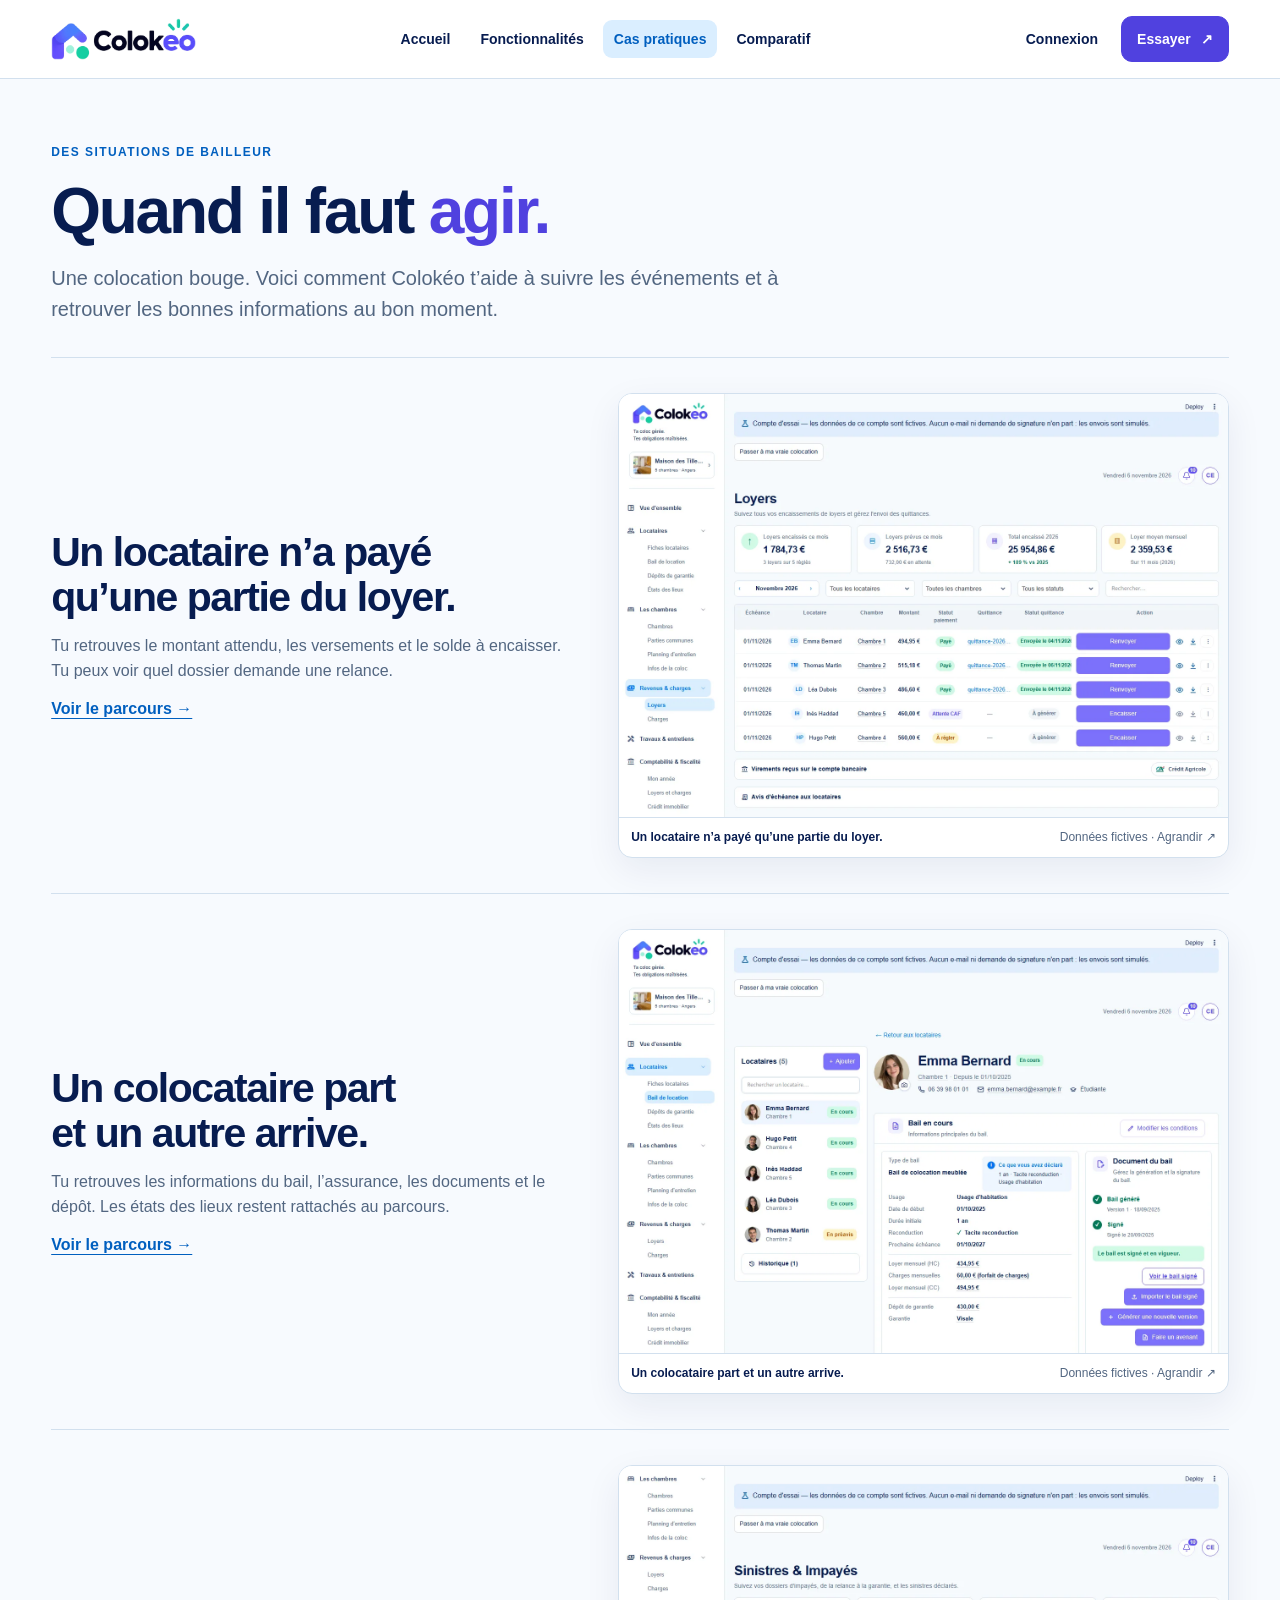
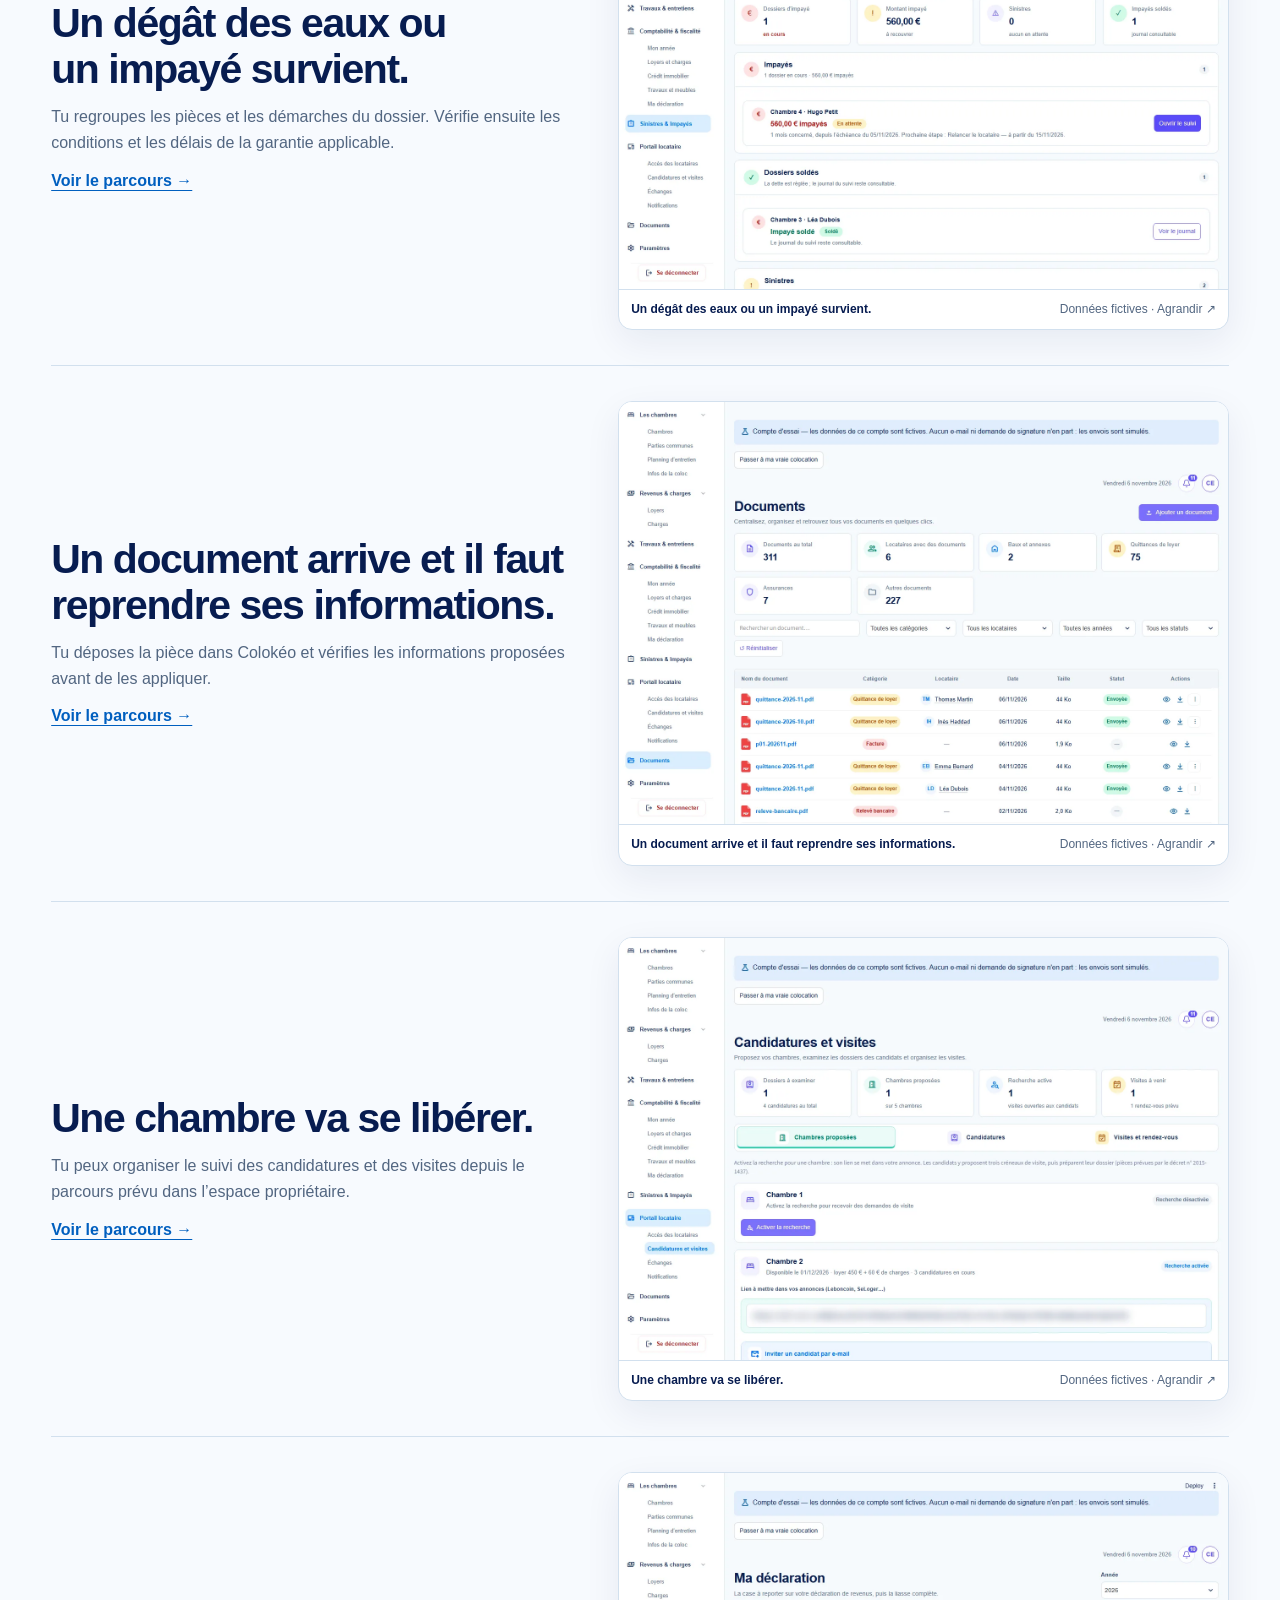
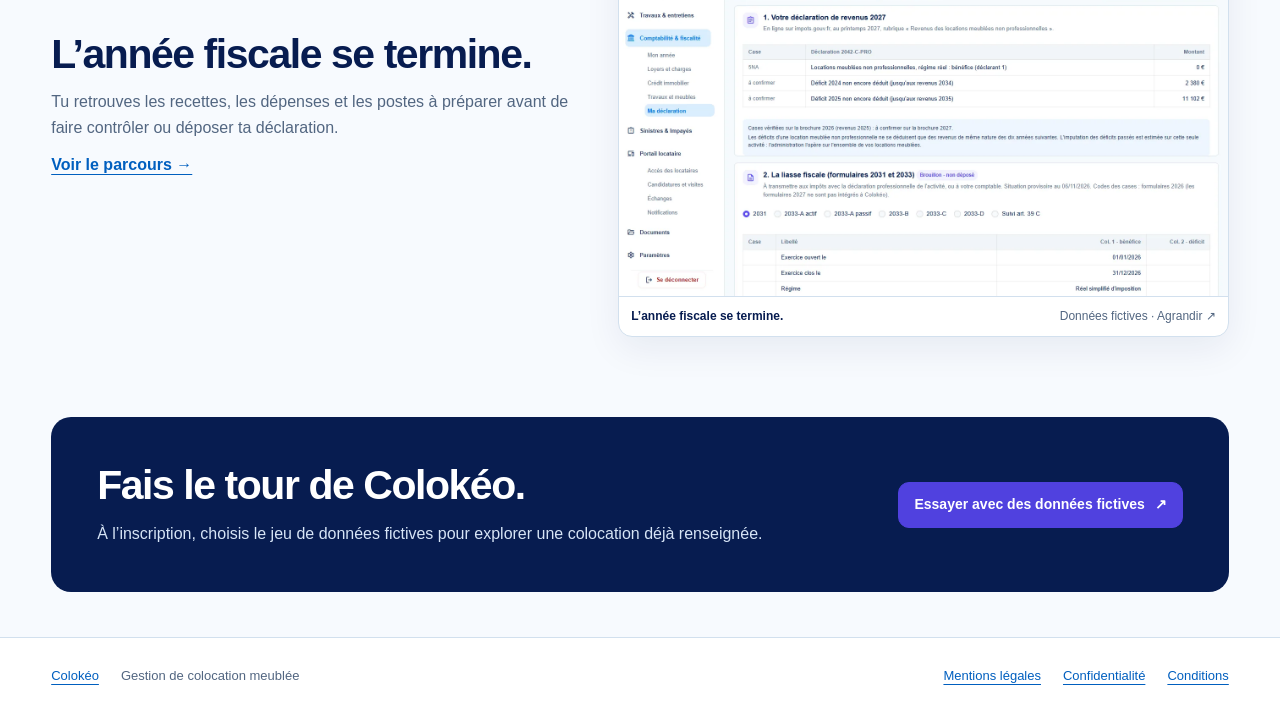
==== cas-pratiques.html @ a3e19af6 "Structure la vitrine Colokéo autour des parcours et du comparatif" ====
<!doctype html>
<html lang="fr"><head><meta charset="utf-8"><meta name="viewport" content="width=device-width, initial-scale=1"><title>Cas pratiques de gestion | Colokéo</title><meta name="description" content="Impayé, changement de locataire, document manquant ou préparation fiscale : découvrez les parcours Colokéo."><link rel="canonical" href="https://www.colokeo.fr/cas-pratiques.html"><link rel="icon" href="assets/favicon.svg"><link rel="stylesheet" href="vitrine.css"><meta property="og:title" content="Cas pratiques de gestion | Colokéo"><meta property="og:description" content="Impayé, changement de locataire, document manquant ou préparation fiscale : découvrez les parcours Colokéo."><meta property="og:image" content="https://www.colokeo.fr/assets/social-card.png"></head>
<body><a class="skip" href="#contenu">Aller au contenu</a><header><div class="container bar"><a class="logo" href="index.html" aria-label="Colokéo, accueil"><img src="assets/logo.png" alt="Colokéo" width="150" height="44"></a><nav aria-label="Navigation principale"><a href="index.html">Accueil</a><a href="fonctionnalites.html">Fonctionnalités</a><a href="cas-pratiques.html" aria-current="page">Cas pratiques</a><a href="comparatif.html">Comparatif</a></nav><div class="actions"><a class="login" href="https://app.colokeo.fr/connexion">Connexion</a><a class="button primary" href="https://app.colokeo.fr/inscription">Essayer<span aria-hidden="true">↗</span></a></div></div></header>
<main class="container" id="contenu"><div class="intro"><p class="eyebrow">DES SITUATIONS DE BAILLEUR</p><h1>Quand il faut <em>agir.</em></h1><p class="lede">Une colocation bouge. Voici comment Colokéo t’aide à suivre les événements et à retrouver les bonnes informations au bon moment.</p></div><section class="case-row"><div><h2>Un locataire n’a payé qu’une partie du loyer.</h2><p>Tu retrouves le montant attendu, les versements et le solde à encaisser. Tu peux voir quel dossier demande une relance.</p><a class="text-link" href="fonctionnalites.html#argent">Voir le parcours →</a></div><figure class="capture"><a href="assets/demo/loyers.webp" aria-label="Agrandir la capture : Un locataire n’a payé qu’une partie du loyer."><img src="assets/demo/loyers.webp" alt="Un locataire n’a payé qu’une partie du loyer. — écran Colokéo sur données fictives" width="1440" height="1000" loading=lazy decoding="async"></a><figcaption>Un locataire n’a payé qu’une partie du loyer. <span>Données fictives · Agrandir ↗</span></figcaption></figure></section><section class="case-row"><div><h2>Un colocataire part et un autre arrive.</h2><p>Tu retrouves les informations du bail, l’assurance, les documents et le dépôt. Les états des lieux restent rattachés au parcours.</p><a class="text-link" href="fonctionnalites.html#locataires">Voir le parcours →</a></div><figure class="capture"><a href="assets/demo/baux.webp" aria-label="Agrandir la capture : Un colocataire part et un autre arrive."><img src="assets/demo/baux.webp" alt="Un colocataire part et un autre arrive. — écran Colokéo sur données fictives" width="1440" height="1000" loading=lazy decoding="async"></a><figcaption>Un colocataire part et un autre arrive. <span>Données fictives · Agrandir ↗</span></figcaption></figure></section><section class="case-row"><div><h2>Un dégât des eaux ou un impayé survient.</h2><p>Tu regroupes les pièces et les démarches du dossier. Vérifie ensuite les conditions et les délais de la garantie applicable.</p><a class="text-link" href="fonctionnalites.html#argent">Voir le parcours →</a></div><figure class="capture"><a href="assets/demo/sinistres.webp" aria-label="Agrandir la capture : Un dégât des eaux ou un impayé survient."><img src="assets/demo/sinistres.webp" alt="Un dégât des eaux ou un impayé survient. — écran Colokéo sur données fictives" width="1440" height="1000" loading=lazy decoding="async"></a><figcaption>Un dégât des eaux ou un impayé survient. <span>Données fictives · Agrandir ↗</span></figcaption></figure></section><section class="case-row"><div><h2>Un document arrive et il faut reprendre ses informations.</h2><p>Tu déposes la pièce dans Colokéo et vérifies les informations proposées avant de les appliquer.</p><a class="text-link" href="fonctionnalites.html#documents">Voir le parcours →</a></div><figure class="capture"><a href="assets/demo/documents.webp" aria-label="Agrandir la capture : Un document arrive et il faut reprendre ses informations."><img src="assets/demo/documents.webp" alt="Un document arrive et il faut reprendre ses informations. — écran Colokéo sur données fictives" width="1440" height="1000" loading=lazy decoding="async"></a><figcaption>Un document arrive et il faut reprendre ses informations. <span>Données fictives · Agrandir ↗</span></figcaption></figure></section><section class="case-row"><div><h2>Une chambre va se libérer.</h2><p>Tu peux organiser le suivi des candidatures et des visites depuis le parcours prévu dans l’espace propriétaire.</p><a class="text-link" href="fonctionnalites.html#portail">Voir le parcours →</a></div><figure class="capture"><a href="assets/demo/candidatures.webp" aria-label="Agrandir la capture : Une chambre va se libérer."><img src="assets/demo/candidatures.webp" alt="Une chambre va se libérer. — écran Colokéo sur données fictives" width="1440" height="1000" loading=lazy decoding="async"></a><figcaption>Une chambre va se libérer. <span>Données fictives · Agrandir ↗</span></figcaption></figure></section><section class="case-row"><div><h2>L’année fiscale se termine.</h2><p>Tu retrouves les recettes, les dépenses et les postes à préparer avant de faire contrôler ou déposer ta déclaration.</p><a class="text-link" href="fonctionnalites.html#fiscalite">Voir le parcours →</a></div><figure class="capture"><a href="assets/demo/declaration.webp" aria-label="Agrandir la capture : L’année fiscale se termine."><img src="assets/demo/declaration.webp" alt="L’année fiscale se termine. — écran Colokéo sur données fictives" width="1440" height="1000" loading=lazy decoding="async"></a><figcaption>L’année fiscale se termine. <span>Données fictives · Agrandir ↗</span></figcaption></figure></section><section class="closing"><div><h2>Fais le tour de Colokéo.</h2><p>À l’inscription, choisis le jeu de données fictives pour explorer une colocation déjà renseignée.</p></div><a class="button primary" href="https://app.colokeo.fr/inscription">Essayer avec des données fictives<span aria-hidden="true">↗</span></a></section></main><footer><div class="container foot"><a href="index.html">Colokéo</a><p>Gestion de colocation meublée</p><a href="https://app.colokeo.fr/juridique/mentions-legales">Mentions légales</a><a href="https://app.colokeo.fr/juridique/confidentialite">Confidentialité</a><a href="https://app.colokeo.fr/juridique/conditions">Conditions</a></div></footer></body></html>
---- vitrine.css ----
:root{color-scheme:light;--bg:#f7fafe;--white:#fff;--ink:#071c50;--muted:#526681;--line:#d2e0ee;--violet:#5041df;--blue:#005fbf;--blue-soft:#daeeff;--mint:#d1fae5;--radius:20px}*{box-sizing:border-box}html{scroll-padding-top:100px}body{margin:0;color:var(--ink);background:var(--bg);font:16px/1.6 Arial,"Helvetica Neue",Helvetica,sans-serif}a{color:var(--blue);text-underline-offset:4px}a:focus-visible{outline:3px solid var(--violet);outline-offset:4px}img{display:block;max-width:100%;height:auto}h1,h2,h3,p,figure{margin:0}h1,h2,h3{line-height:1.11;letter-spacing:-.035em}h1{font-size:clamp(42px,5vw,76px);text-wrap:balance}h2{font-size:clamp(28px,3.2vw,46px);text-wrap:balance}h3{font-size:clamp(18px,2vw,24px)}em{font-style:normal;color:var(--violet)}p{color:var(--muted)}.container{max-width:1280px;margin-inline:auto;padding-inline:clamp(20px,4vw,56px)}.skip{position:absolute;left:20px;top:-80px;z-index:10;background:white;padding:10px}.skip:focus{top:8px}header{background:var(--white);border-bottom:1px solid var(--line);position:sticky;top:0;z-index:2}.bar{min-height:78px;display:flex;align-items:center;justify-content:space-between;gap:24px}.logo{flex:none}.logo img{width:145px;object-fit:contain}.bar nav,.actions,.buttons,.jump{display:flex;gap:8px;align-items:center;flex-wrap:wrap}.bar nav a,.login{color:var(--ink);text-decoration:none;font-size:14px;font-weight:700;padding:8px 11px;border-radius:9px}.bar nav a:hover,.bar nav a[aria-current]{background:var(--blue-soft);color:var(--blue)}.actions{gap:12px}.button{display:inline-flex;align-items:center;justify-content:center;gap:10px;min-height:46px;border:1px solid var(--violet);border-radius:11px;padding:10px 15px;font-size:14px;line-height:1.35;text-decoration:none;font-weight:700}.primary{background:var(--violet);color:#fff}.primary:hover{background:#3d30bb}.secondary{background:white;color:var(--violet)}.secondary:hover{background:#f1eeff}.intro{padding-block:64px 32px;max-width:860px}.eyebrow{font-size:12px;letter-spacing:.12em;font-weight:800;color:var(--blue);margin-bottom:14px}.lede{font-size:clamp(16px,1.75vw,20px);max-width:66ch;margin-top:16px;line-height:1.55}.hero{display:grid;grid-template-columns:minmax(0, .84fr) minmax(0,1.16fr);align-items:center;gap:36px;padding-block:60px 44px}.hero .intro{padding:0 0 24px}.hero h1{font-size:clamp(40px,4.7vw,70px)}.hero .note{margin-top:16px}.note{font-size:13px;line-height:1.55;margin-top:16px}.section{padding-block:45px;border-top:1px solid var(--line);scroll-margin-top:5px}.tiles,.screens{display:grid;gap:18px;margin-top:25px}.tiles{grid-template-columns:repeat(3,minmax(0,1fr))}.tiles article,.tiles>a,.screen-card{background:var(--white);border:1px solid var(--line);border-radius:var(--radius);padding:22px}.tiles article>span{display:inline-grid;place-items:center;min-width:34px;height:34px;background:var(--mint);color:#045840;border-radius:10px;font-size:13px;font-weight:700;margin-bottom:16px}.tiles h3,.screen-card h3{margin-bottom:9px}.directory a{text-decoration:none;color:var(--ink)}.directory a:hover{border-color:var(--violet)}.directory a span{display:inline-block;margin-top:14px;color:var(--blue);font-weight:bold;font-size:14px}.capture{overflow:hidden;background:white;border:1px solid var(--line);border-radius:14px;box-shadow:0 12px 36px #071c5012;min-width:0}.capture a{display:block}.capture a:focus-visible{outline-offset:-4px}.capture img{width:100%;aspect-ratio:1440/1000;object-fit:contain;background:var(--bg)}.capture figcaption{display:flex;flex-wrap:wrap;justify-content:space-between;gap:4px 10px;padding:10px 12px;font-size:12px;font-weight:700;border-top:1px solid var(--line)}.capture figcaption span{color:var(--muted);font-weight:400}.screens{grid-template-columns:repeat(2,minmax(0,1fr))}.screen-card{display:flex;flex-direction:column;gap:8px}.screen-card .capture{margin-top:auto}.screen-card p{margin-bottom:8px}.jump{margin-bottom:36px}.jump a{padding:8px 12px;border:1px solid var(--line);background:white;border-radius:9px;font-size:13px;text-decoration:none;font-weight:700}.jump a:hover{background:var(--blue-soft)}.case-row{display:grid;grid-template-columns:1fr 1.15fr;gap:36px;align-items:center;padding:35px 0;border-top:1px solid var(--line)}.case-row p{margin:12px 0}.text-link{font-weight:700}.table-wrap{overflow:auto;border:1px solid var(--line);border-radius:var(--radius);background:white}table{width:100%;min-width:720px;border-collapse:collapse;text-align:left}caption{text-align:left;color:var(--muted);padding:15px 18px;font-size:13px}td,th{vertical-align:top;padding:17px 18px;border-top:1px solid var(--line)}thead th{background:#eef5fc}tbody tr:first-child{background:#eff0ff}tbody td{color:var(--muted);font-size:15px}.table-wrap+ .note{margin-bottom:38px}.section>.capture{max-width:850px;margin-top:20px}.closing{display:flex;align-items:center;justify-content:space-between;gap:22px;padding:clamp(24px,4vw,46px);margin:45px 0;background:var(--ink);border-radius:var(--radius);color:white}.closing p{color:#d7e5f6;margin-top:12px}.closing .button{flex:none}.foot{display:flex;flex-wrap:wrap;gap:10px 22px;align-items:center;padding-block:28px;font-size:13px}.foot p{margin-right:auto}footer{border-top:1px solid var(--line);background:white}
@media(max-width:1000px){.bar{gap:10px}.bar nav a,.login{padding-inline:7px}.hero{gap:22px}.actions{gap:4px}}@media(max-width:800px){html{scroll-padding-top:16px}header{position:relative}.bar{display:grid;grid-template-columns:1fr auto;padding-block:12px}.bar nav{grid-row:2;grid-column:1/-1;gap:4px}.bar nav a{padding-inline:8px}.hero,.case-row{grid-template-columns:1fr}.hero{padding-block:36px}.intro{padding-top:36px}.tiles{grid-template-columns:repeat(2,minmax(0,1fr))}.closing{align-items:flex-start;flex-direction:column}}@media(max-width:540px){.tiles,.screens{grid-template-columns:1fr}.logo img{width:120px}.bar nav a,.login{font-size:13px}.bar nav{justify-content:space-between}.screen-card,.tiles article,.tiles>a{padding:16px}.section{padding-block:32px}.hero h1{font-size:42px}}
.faq details{border-bottom:1px solid var(--line);padding:16px 0;max-width:760px}.faq summary{font-weight:700;cursor:pointer}.faq details p{margin-top:8px}.faq h2{margin-bottom:12px}
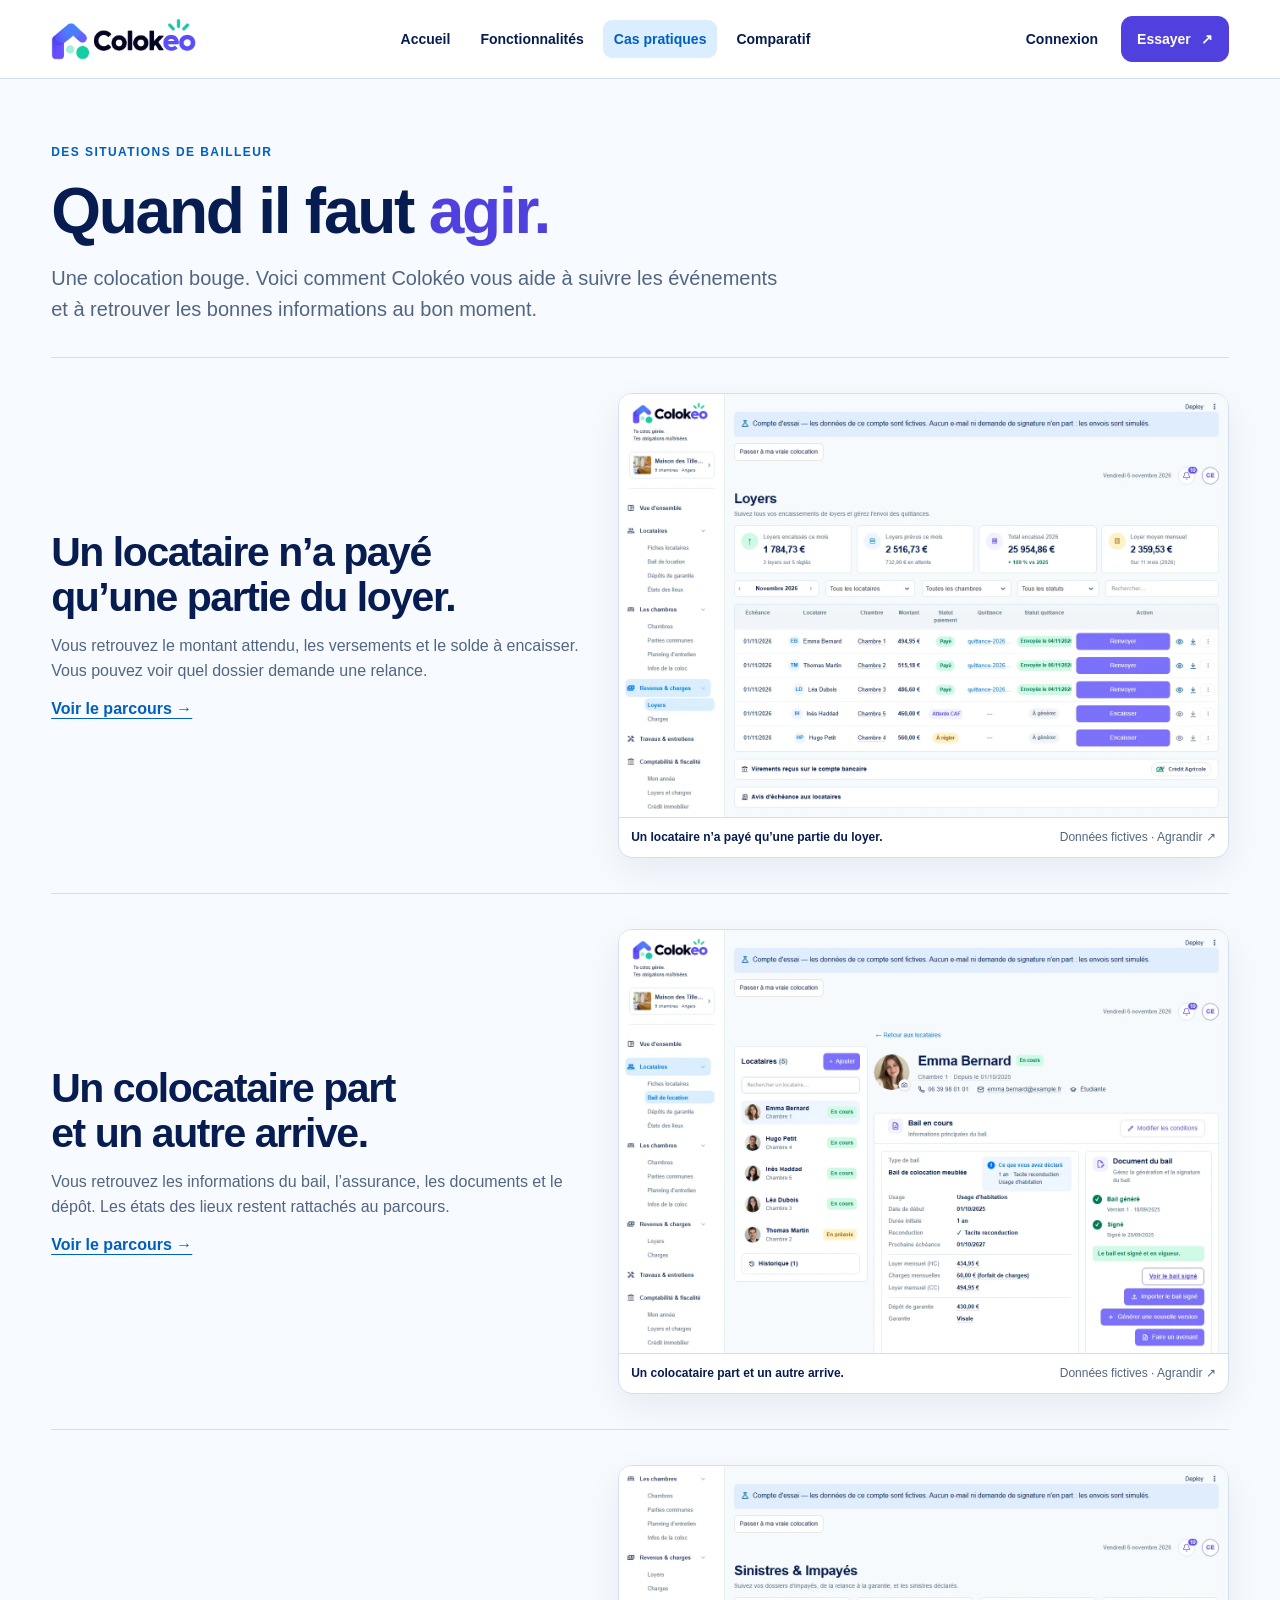
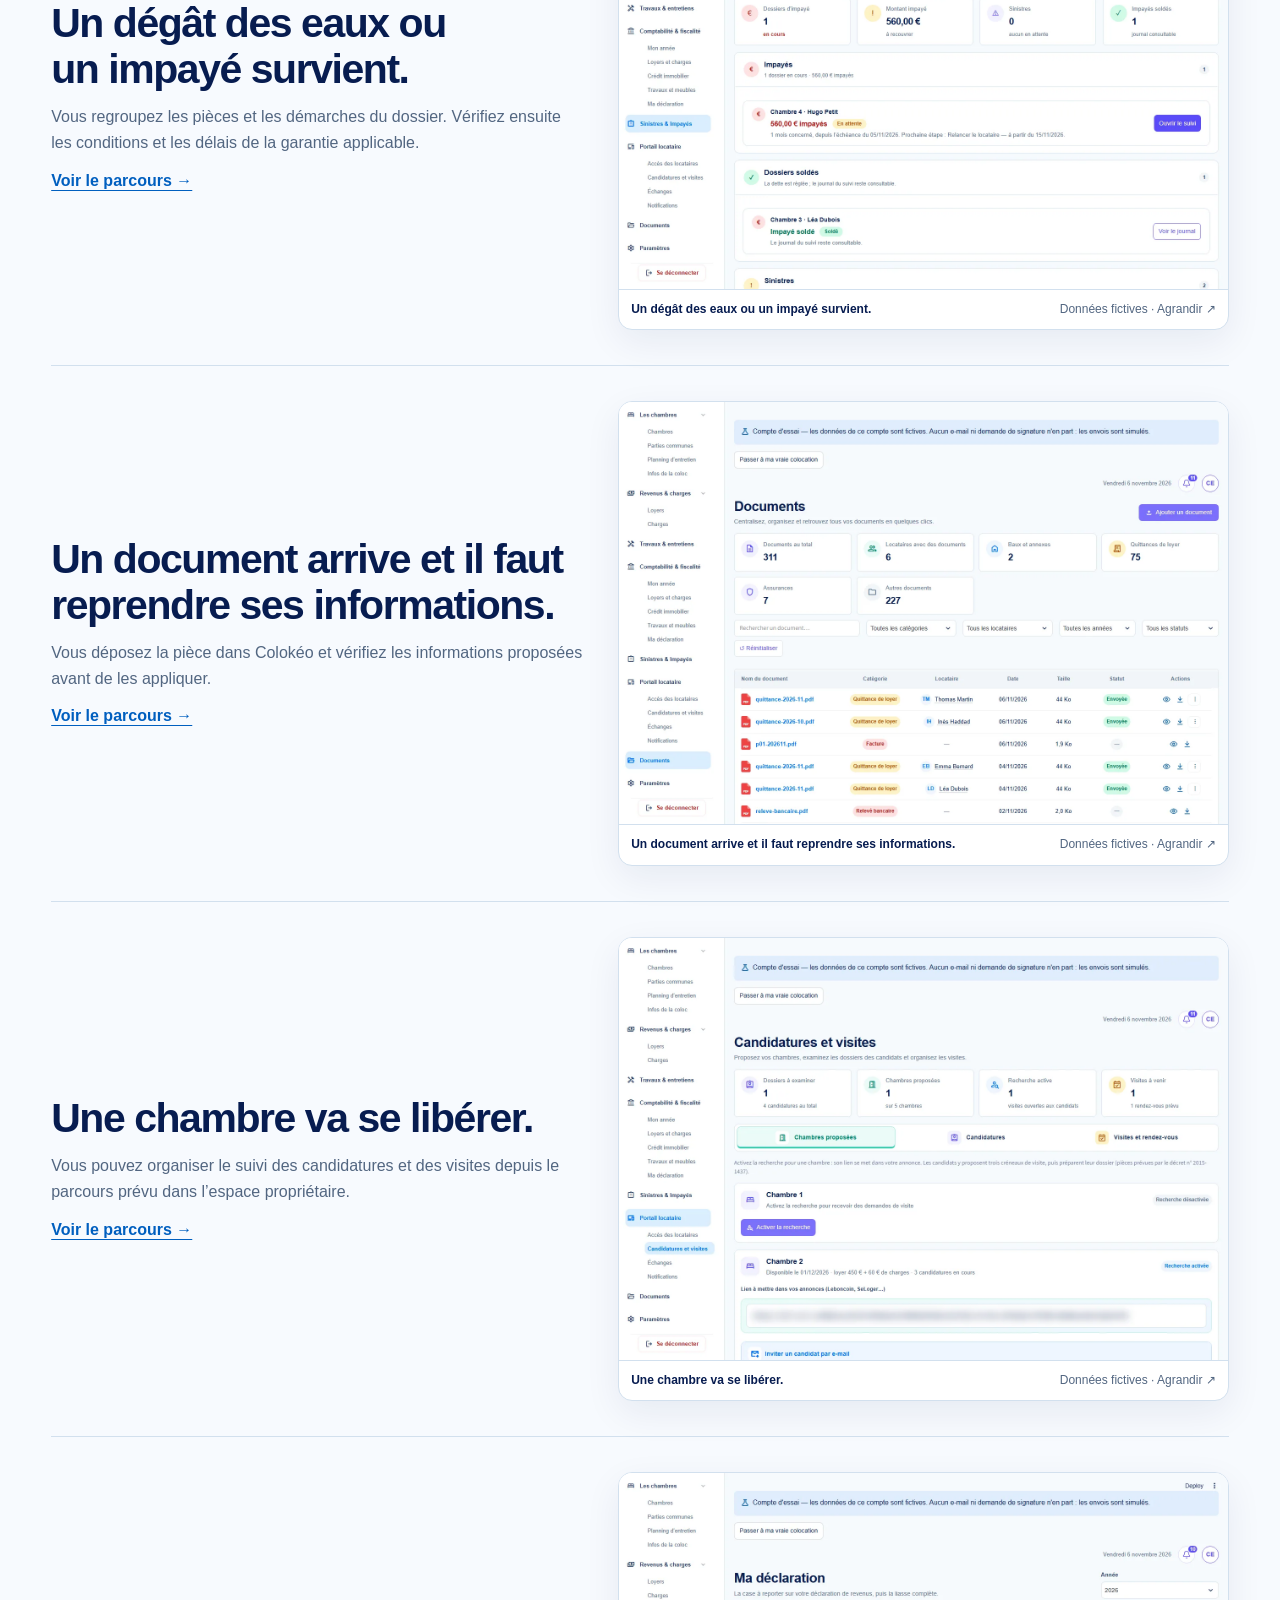
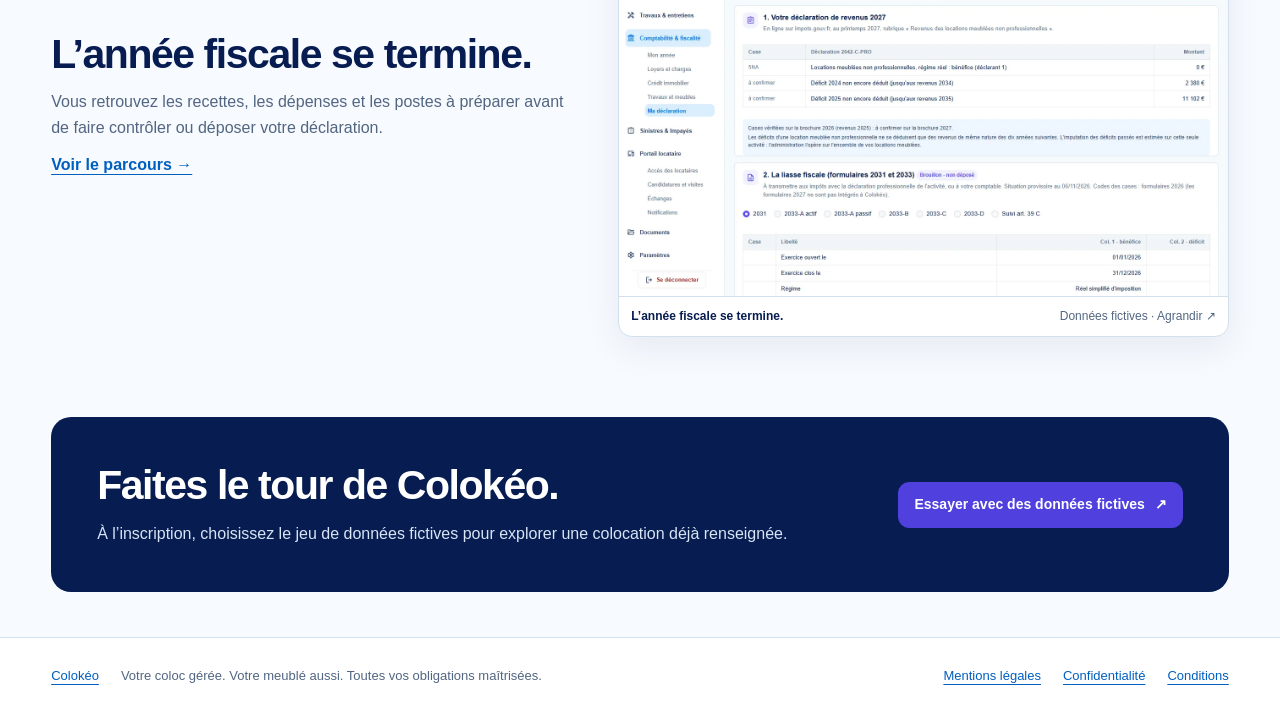
==== commit 9a8fb1d2: "Passe le site au vouvoiement et ajoute l’accroche de la marque - Toutes les pages vouvoient le visit" ====
--- a/cas-pratiques.html
+++ b/cas-pratiques.html
@@ -1,4 +1,4 @@
 <!doctype html>
 <html lang="fr"><head><meta charset="utf-8"><meta name="viewport" content="width=device-width, initial-scale=1"><title>Cas pratiques de gestion | Colokéo</title><meta name="description" content="Impayé, changement de locataire, document manquant ou préparation fiscale : découvrez les parcours Colokéo."><link rel="canonical" href="https://www.colokeo.fr/cas-pratiques.html"><link rel="icon" href="assets/favicon.svg"><link rel="stylesheet" href="vitrine.css"><meta property="og:title" content="Cas pratiques de gestion | Colokéo"><meta property="og:description" content="Impayé, changement de locataire, document manquant ou préparation fiscale : découvrez les parcours Colokéo."><meta property="og:image" content="https://www.colokeo.fr/assets/social-card.png"></head>
 <body><a class="skip" href="#contenu">Aller au contenu</a><header><div class="container bar"><a class="logo" href="index.html" aria-label="Colokéo, accueil"><img src="assets/logo.png" alt="Colokéo" width="150" height="44"></a><nav aria-label="Navigation principale"><a href="index.html">Accueil</a><a href="fonctionnalites.html">Fonctionnalités</a><a href="cas-pratiques.html" aria-current="page">Cas pratiques</a><a href="comparatif.html">Comparatif</a></nav><div class="actions"><a class="login" href="https://app.colokeo.fr/connexion">Connexion</a><a class="button primary" href="https://app.colokeo.fr/inscription">Essayer<span aria-hidden="true">↗</span></a></div></div></header>
-<main class="container" id="contenu"><div class="intro"><p class="eyebrow">DES SITUATIONS DE BAILLEUR</p><h1>Quand il faut <em>agir.</em></h1><p class="lede">Une colocation bouge. Voici comment Colokéo t’aide à suivre les événements et à retrouver les bonnes informations au bon moment.</p></div><section class="case-row"><div><h2>Un locataire n’a payé qu’une partie du loyer.</h2><p>Tu retrouves le montant attendu, les versements et le solde à encaisser. Tu peux voir quel dossier demande une relance.</p><a class="text-link" href="fonctionnalites.html#argent">Voir le parcours →</a></div><figure class="capture"><a href="assets/demo/loyers.webp" aria-label="Agrandir la capture : Un locataire n’a payé qu’une partie du loyer."><img src="assets/demo/loyers.webp" alt="Un locataire n’a payé qu’une partie du loyer. — écran Colokéo sur données fictives" width="1440" height="1000" loading=lazy decoding="async"></a><figcaption>Un locataire n’a payé qu’une partie du loyer. <span>Données fictives · Agrandir ↗</span></figcaption></figure></section><section class="case-row"><div><h2>Un colocataire part et un autre arrive.</h2><p>Tu retrouves les informations du bail, l’assurance, les documents et le dépôt. Les états des lieux restent rattachés au parcours.</p><a class="text-link" href="fonctionnalites.html#locataires">Voir le parcours →</a></div><figure class="capture"><a href="assets/demo/baux.webp" aria-label="Agrandir la capture : Un colocataire part et un autre arrive."><img src="assets/demo/baux.webp" alt="Un colocataire part et un autre arrive. — écran Colokéo sur données fictives" width="1440" height="1000" loading=lazy decoding="async"></a><figcaption>Un colocataire part et un autre arrive. <span>Données fictives · Agrandir ↗</span></figcaption></figure></section><section class="case-row"><div><h2>Un dégât des eaux ou un impayé survient.</h2><p>Tu regroupes les pièces et les démarches du dossier. Vérifie ensuite les conditions et les délais de la garantie applicable.</p><a class="text-link" href="fonctionnalites.html#argent">Voir le parcours →</a></div><figure class="capture"><a href="assets/demo/sinistres.webp" aria-label="Agrandir la capture : Un dégât des eaux ou un impayé survient."><img src="assets/demo/sinistres.webp" alt="Un dégât des eaux ou un impayé survient. — écran Colokéo sur données fictives" width="1440" height="1000" loading=lazy decoding="async"></a><figcaption>Un dégât des eaux ou un impayé survient. <span>Données fictives · Agrandir ↗</span></figcaption></figure></section><section class="case-row"><div><h2>Un document arrive et il faut reprendre ses informations.</h2><p>Tu déposes la pièce dans Colokéo et vérifies les informations proposées avant de les appliquer.</p><a class="text-link" href="fonctionnalites.html#documents">Voir le parcours →</a></div><figure class="capture"><a href="assets/demo/documents.webp" aria-label="Agrandir la capture : Un document arrive et il faut reprendre ses informations."><img src="assets/demo/documents.webp" alt="Un document arrive et il faut reprendre ses informations. — écran Colokéo sur données fictives" width="1440" height="1000" loading=lazy decoding="async"></a><figcaption>Un document arrive et il faut reprendre ses informations. <span>Données fictives · Agrandir ↗</span></figcaption></figure></section><section class="case-row"><div><h2>Une chambre va se libérer.</h2><p>Tu peux organiser le suivi des candidatures et des visites depuis le parcours prévu dans l’espace propriétaire.</p><a class="text-link" href="fonctionnalites.html#portail">Voir le parcours →</a></div><figure class="capture"><a href="assets/demo/candidatures.webp" aria-label="Agrandir la capture : Une chambre va se libérer."><img src="assets/demo/candidatures.webp" alt="Une chambre va se libérer. — écran Colokéo sur données fictives" width="1440" height="1000" loading=lazy decoding="async"></a><figcaption>Une chambre va se libérer. <span>Données fictives · Agrandir ↗</span></figcaption></figure></section><section class="case-row"><div><h2>L’année fiscale se termine.</h2><p>Tu retrouves les recettes, les dépenses et les postes à préparer avant de faire contrôler ou déposer ta déclaration.</p><a class="text-link" href="fonctionnalites.html#fiscalite">Voir le parcours →</a></div><figure class="capture"><a href="assets/demo/declaration.webp" aria-label="Agrandir la capture : L’année fiscale se termine."><img src="assets/demo/declaration.webp" alt="L’année fiscale se termine. — écran Colokéo sur données fictives" width="1440" height="1000" loading=lazy decoding="async"></a><figcaption>L’année fiscale se termine. <span>Données fictives · Agrandir ↗</span></figcaption></figure></section><section class="closing"><div><h2>Fais le tour de Colokéo.</h2><p>À l’inscription, choisis le jeu de données fictives pour explorer une colocation déjà renseignée.</p></div><a class="button primary" href="https://app.colokeo.fr/inscription">Essayer avec des données fictives<span aria-hidden="true">↗</span></a></section></main><footer><div class="container foot"><a href="index.html">Colokéo</a><p>Gestion de colocation meublée</p><a href="https://app.colokeo.fr/juridique/mentions-legales">Mentions légales</a><a href="https://app.colokeo.fr/juridique/confidentialite">Confidentialité</a><a href="https://app.colokeo.fr/juridique/conditions">Conditions</a></div></footer></body></html>+<main class="container" id="contenu"><div class="intro"><p class="eyebrow">DES SITUATIONS DE BAILLEUR</p><h1>Quand il faut <em>agir.</em></h1><p class="lede">Une colocation bouge. Voici comment Colokéo vous aide à suivre les événements et à retrouver les bonnes informations au bon moment.</p></div><section class="case-row"><div><h2>Un locataire n’a payé qu’une partie du loyer.</h2><p>Vous retrouvez le montant attendu, les versements et le solde à encaisser. Vous pouvez voir quel dossier demande une relance.</p><a class="text-link" href="fonctionnalites-argent.html#fonction-1">Voir le parcours →</a></div><figure class="capture"><a href="assets/demo/loyers.webp" aria-label="Agrandir la capture : Un locataire n’a payé qu’une partie du loyer."><img src="assets/demo/loyers.webp" alt="Un locataire n’a payé qu’une partie du loyer. — écran Colokéo sur données fictives" width="1440" height="1000" loading=lazy decoding="async"></a><figcaption>Un locataire n’a payé qu’une partie du loyer. <span>Données fictives · Agrandir ↗</span></figcaption></figure></section><section class="case-row"><div><h2>Un colocataire part et un autre arrive.</h2><p>Vous retrouvez les informations du bail, l’assurance, les documents et le dépôt. Les états des lieux restent rattachés au parcours.</p><a class="text-link" href="fonctionnalites-locataires.html#fonction-4">Voir le parcours →</a></div><figure class="capture"><a href="assets/demo/baux.webp" aria-label="Agrandir la capture : Un colocataire part et un autre arrive."><img src="assets/demo/baux.webp" alt="Un colocataire part et un autre arrive. — écran Colokéo sur données fictives" width="1440" height="1000" loading=lazy decoding="async"></a><figcaption>Un colocataire part et un autre arrive. <span>Données fictives · Agrandir ↗</span></figcaption></figure></section><section class="case-row"><div><h2>Un dégât des eaux ou un impayé survient.</h2><p>Vous regroupez les pièces et les démarches du dossier. Vérifiez ensuite les conditions et les délais de la garantie applicable.</p><a class="text-link" href="fonctionnalites-documents.html#fonction-2">Voir le parcours →</a></div><figure class="capture"><a href="assets/demo/sinistres.webp" aria-label="Agrandir la capture : Un dégât des eaux ou un impayé survient."><img src="assets/demo/sinistres.webp" alt="Un dégât des eaux ou un impayé survient. — écran Colokéo sur données fictives" width="1440" height="1000" loading=lazy decoding="async"></a><figcaption>Un dégât des eaux ou un impayé survient. <span>Données fictives · Agrandir ↗</span></figcaption></figure></section><section class="case-row"><div><h2>Un document arrive et il faut reprendre ses informations.</h2><p>Vous déposez la pièce dans Colokéo et vérifiez les informations proposées avant de les appliquer.</p><a class="text-link" href="fonctionnalites-documents.html#fonction-1">Voir le parcours →</a></div><figure class="capture"><a href="assets/demo/documents.webp" aria-label="Agrandir la capture : Un document arrive et il faut reprendre ses informations."><img src="assets/demo/documents.webp" alt="Un document arrive et il faut reprendre ses informations. — écran Colokéo sur données fictives" width="1440" height="1000" loading=lazy decoding="async"></a><figcaption>Un document arrive et il faut reprendre ses informations. <span>Données fictives · Agrandir ↗</span></figcaption></figure></section><section class="case-row"><div><h2>Une chambre va se libérer.</h2><p>Vous pouvez organiser le suivi des candidatures et des visites depuis le parcours prévu dans l’espace propriétaire.</p><a class="text-link" href="fonctionnalites-locataires.html#fonction-1">Voir le parcours →</a></div><figure class="capture"><a href="assets/demo/candidatures.webp" aria-label="Agrandir la capture : Une chambre va se libérer."><img src="assets/demo/candidatures.webp" alt="Une chambre va se libérer. — écran Colokéo sur données fictives" width="1440" height="1000" loading=lazy decoding="async"></a><figcaption>Une chambre va se libérer. <span>Données fictives · Agrandir ↗</span></figcaption></figure></section><section class="case-row"><div><h2>L’année fiscale se termine.</h2><p>Vous retrouvez les recettes, les dépenses et les postes à préparer avant de faire contrôler ou déposer votre déclaration.</p><a class="text-link" href="fonctionnalites-fiscalite.html#fonction-3">Voir le parcours →</a></div><figure class="capture"><a href="assets/demo/declaration.webp" aria-label="Agrandir la capture : L’année fiscale se termine."><img src="assets/demo/declaration.webp" alt="L’année fiscale se termine. — écran Colokéo sur données fictives" width="1440" height="1000" loading=lazy decoding="async"></a><figcaption>L’année fiscale se termine. <span>Données fictives · Agrandir ↗</span></figcaption></figure></section><section class="closing"><div><h2>Faites le tour de Colokéo.</h2><p>À l’inscription, choisissez le jeu de données fictives pour explorer une colocation déjà renseignée.</p></div><a class="button primary" href="https://app.colokeo.fr/inscription">Essayer avec des données fictives<span aria-hidden="true">↗</span></a></section></main><footer><div class="container foot"><a href="index.html">Colokéo</a><p>Votre coloc gérée. Votre meublé aussi. Toutes vos obligations maîtrisées.</p><a href="https://app.colokeo.fr/juridique/mentions-legales">Mentions légales</a><a href="https://app.colokeo.fr/juridique/confidentialite">Confidentialité</a><a href="https://app.colokeo.fr/juridique/conditions">Conditions</a></div></footer></body></html>
